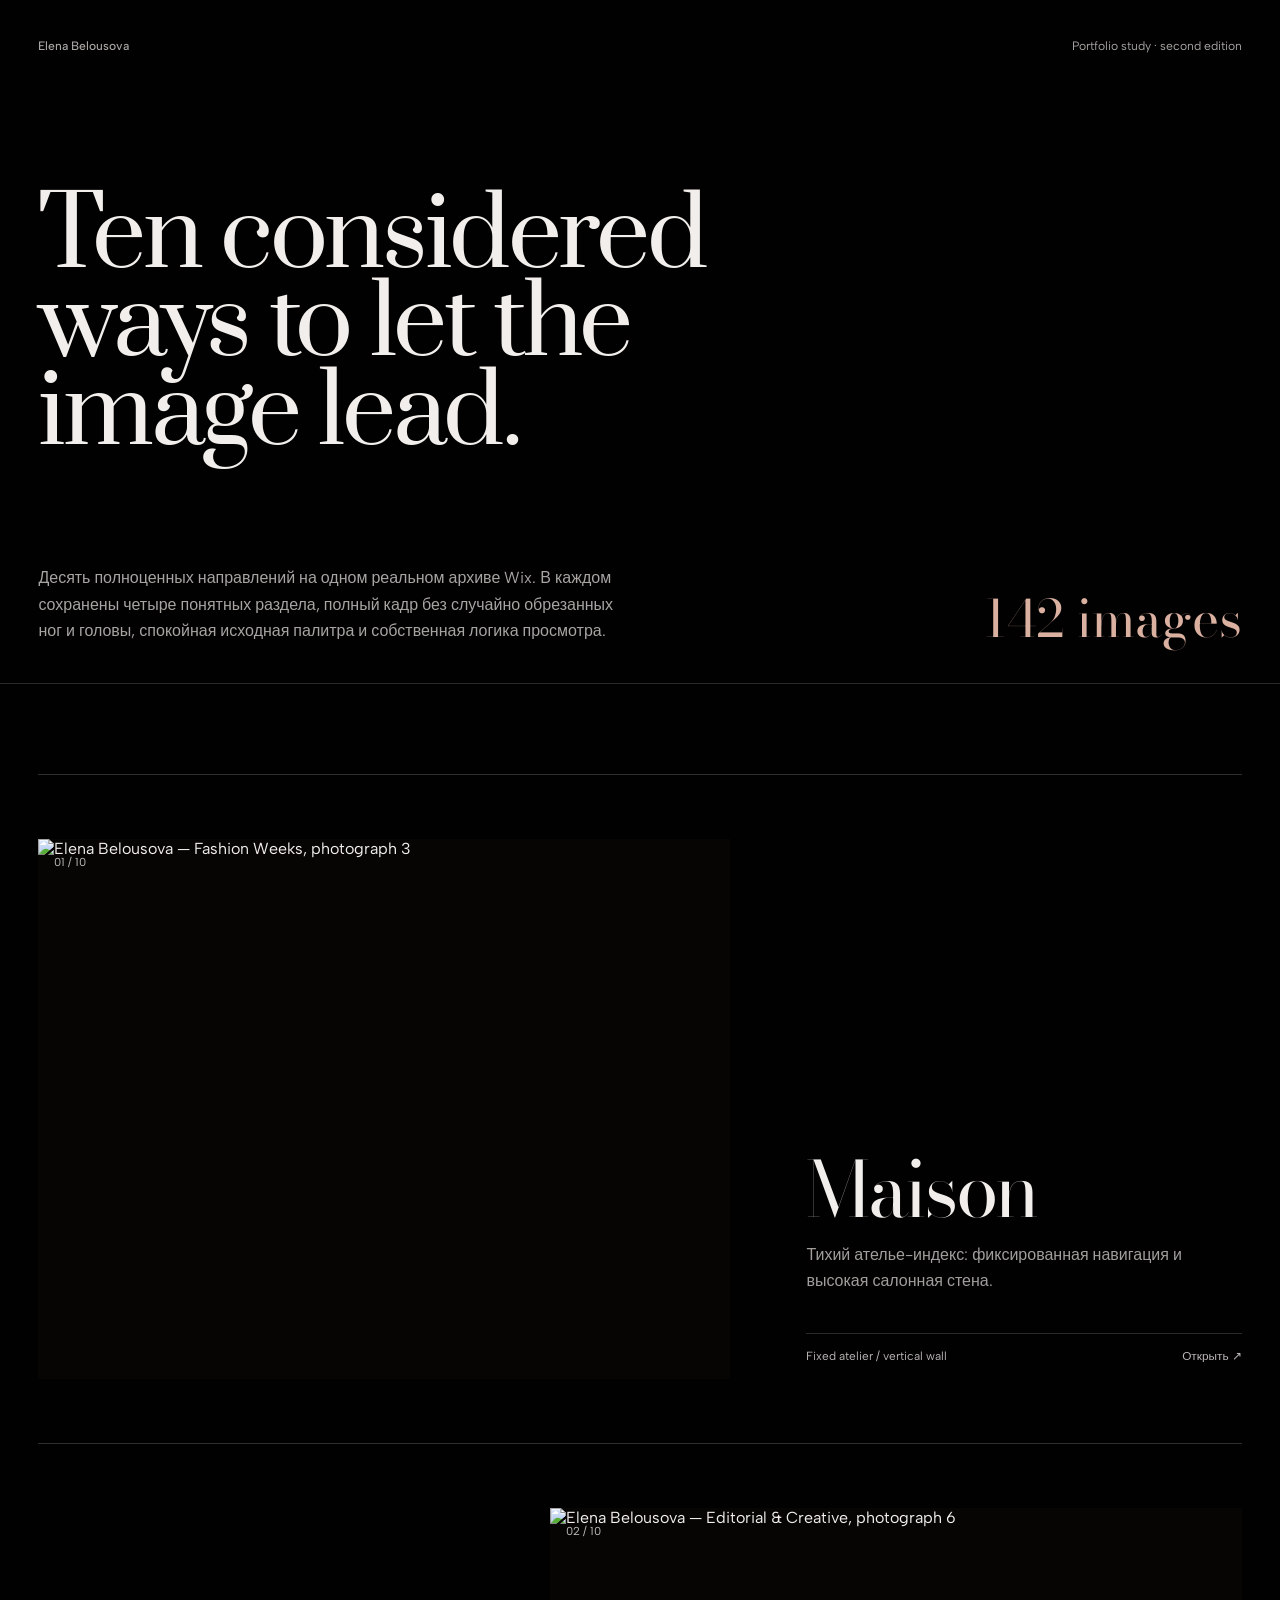
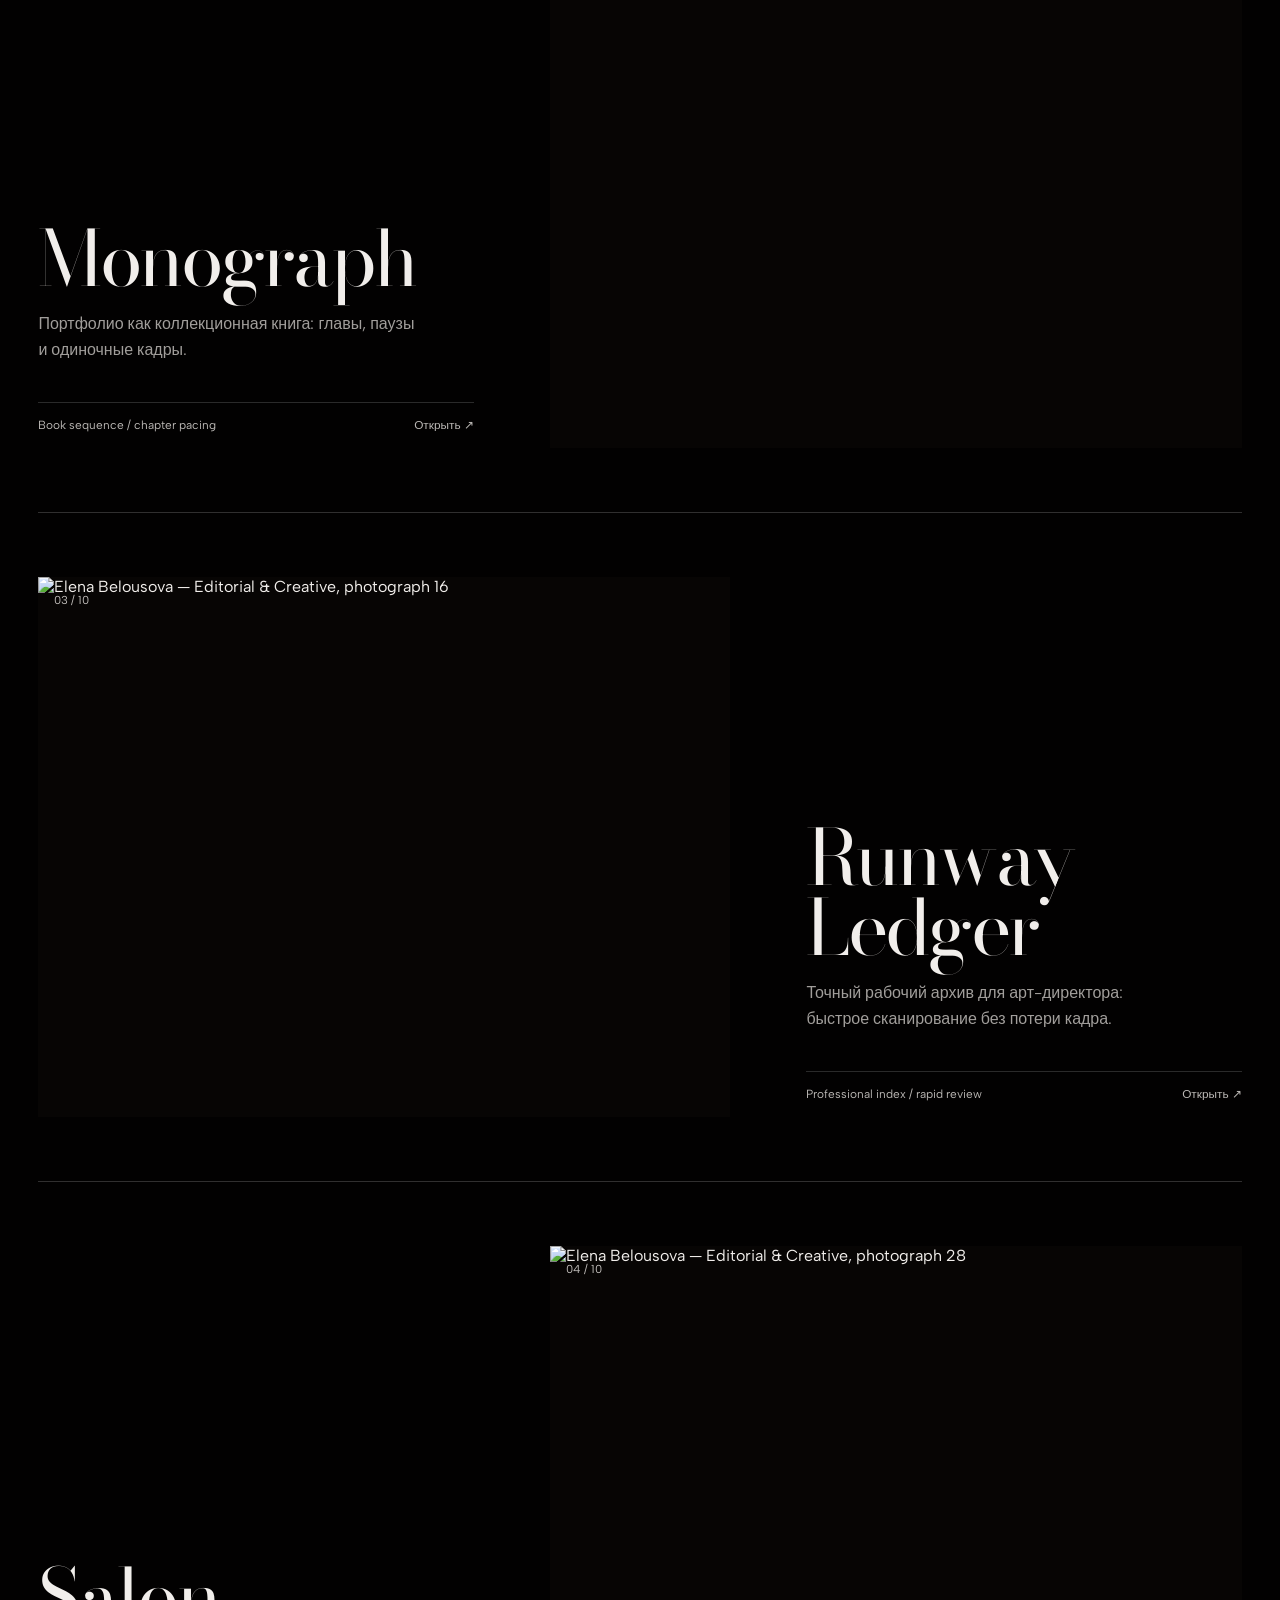
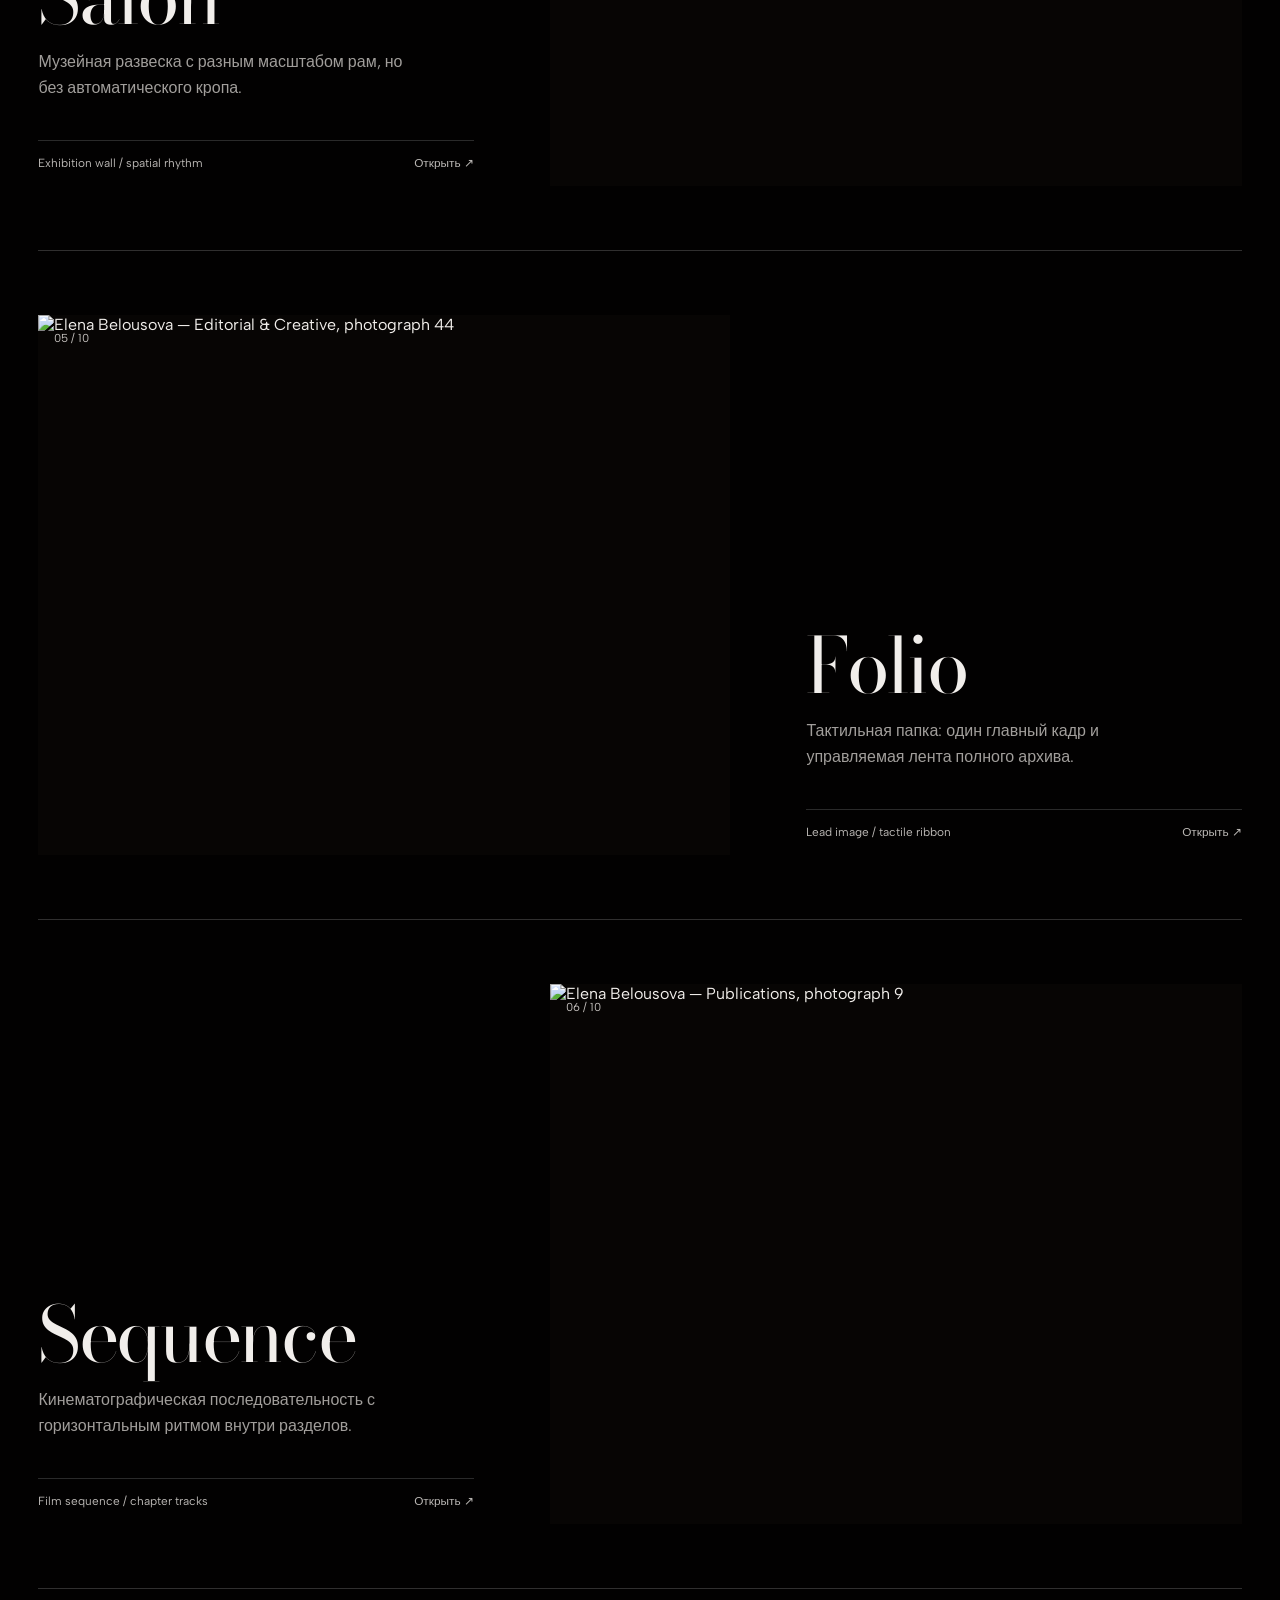
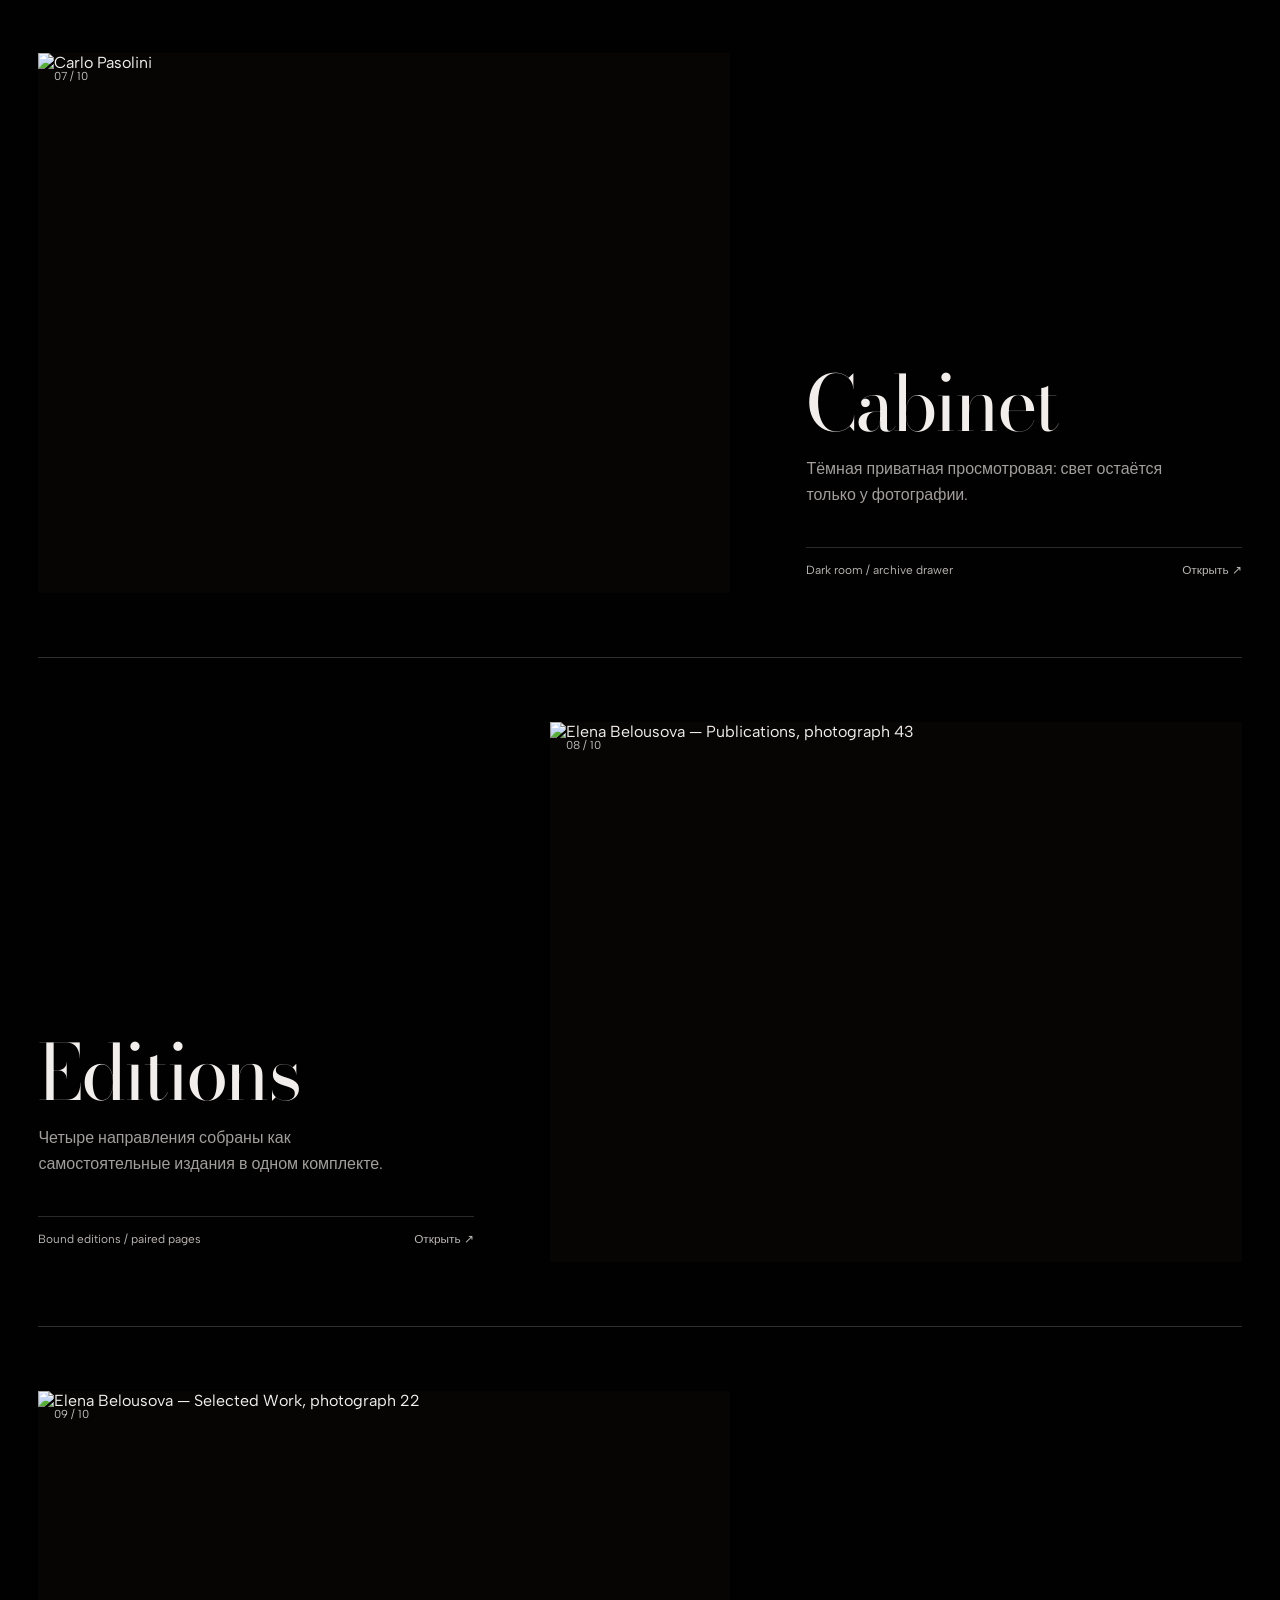
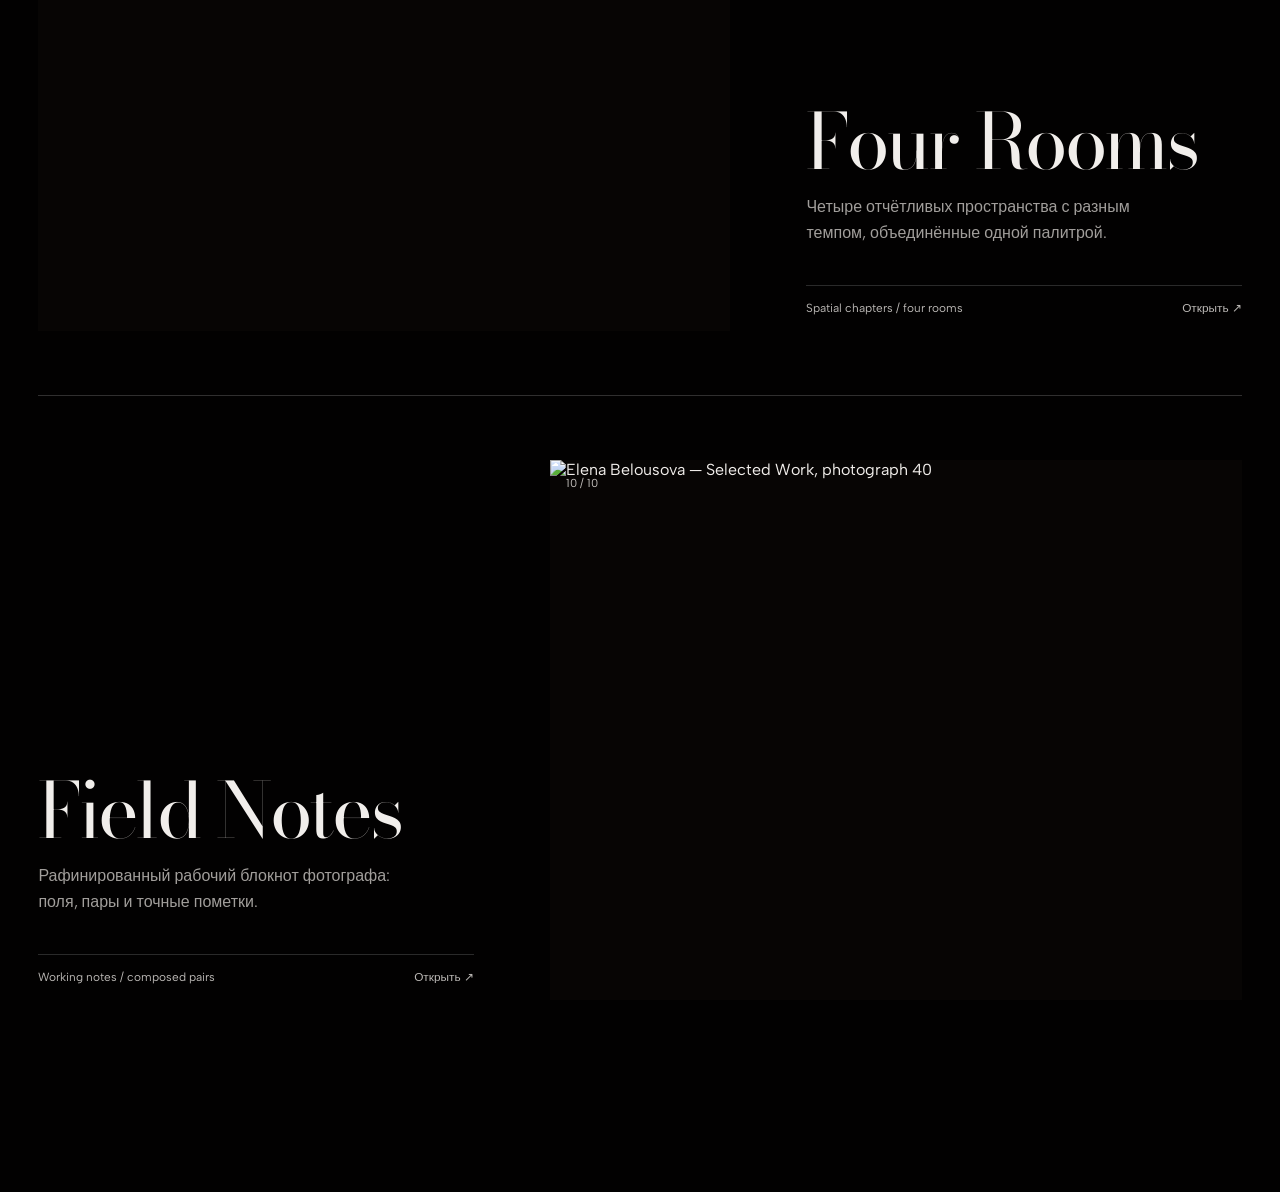
==== index.html @ a1c90b97 "feat: publish portfolio concepts" ====
<!doctype html>
<html lang="ru">
<head>
  <meta charset="utf-8">
  <meta name="viewport" content="width=device-width, initial-scale=1">
  <title>Elena Belousova — 10 premium portfolio directions</title>
  <meta name="description" content="Ten premium portfolio directions using Elena Belousova's complete Wix image archive.">
  <link rel="stylesheet" href="shared.css">
</head>
<body class="hub">
  <a class="skip-link" href="#concepts">К концептам</a>
  <header class="hub-header">
    <nav class="hub-nav" aria-label="Presentation"><strong>Elena Belousova</strong><span>Portfolio study · second edition</span></nav>
    <h1 class="hub-title">Ten considered ways to let the image lead.</h1>
    <div class="hub-intro">
      <p>Десять полноценных направлений на одном реальном архиве Wix. В каждом сохранены четыре понятных раздела, полный кадр без случайно обрезанных ног и головы, спокойная исходная палитра и собственная логика просмотра.</p>
      <span class="hub-count" data-image-count></span>
    </div>
  </header>
  <main id="concepts" class="concept-list" aria-label="Portfolio concepts"></main>
  <script src="portfolio-data.js"></script>
  <script>
    const concepts = [
      ['Maison', 'Тихий ателье-индекс: фиксированная навигация и высокая салонная стена.', 'concept-1-aperture.html', 2, 'Fixed atelier / vertical wall'],
      ['Monograph', 'Портфолио как коллекционная книга: главы, паузы и одиночные кадры.', 'concept-2-index.html', 9, 'Book sequence / chapter pacing'],
      ['Runway Ledger', 'Точный рабочий архив для арт-директора: быстрое сканирование без потери кадра.', 'concept-3-chapters.html', 19, 'Professional index / rapid review'],
      ['Salon', 'Музейная развеска с разным масштабом рам, но без автоматического кропа.', 'concept-4-contact-sheet.html', 31, 'Exhibition wall / spatial rhythm'],
      ['Folio', 'Тактильная папка: один главный кадр и управляемая лента полного архива.', 'concept-5-afterimage.html', 47, 'Lead image / tactile ribbon'],
      ['Sequence', 'Кинематографическая последовательность с горизонтальным ритмом внутри разделов.', 'concept-6-sequence.html', 62, 'Film sequence / chapter tracks'],
      ['Cabinet', 'Тёмная приватная просмотровая: свет остаётся только у фотографии.', 'concept-7-cabinet.html', 78, 'Dark room / archive drawer'],
      ['Editions', 'Четыре направления собраны как самостоятельные издания в одном комплекте.', 'concept-8-editions.html', 96, 'Bound editions / paired pages'],
      ['Four Rooms', 'Четыре отчётливых пространства с разным темпом, объединённые одной палитрой.', 'concept-9-four-rooms.html', 119, 'Spatial chapters / four rooms'],
      ['Field Notes', 'Рафинированный рабочий блокнот фотографа: поля, пары и точные пометки.', 'concept-10-field-notes.html', 137, 'Working notes / composed pairs'],
    ];
    const images = PORTFOLIO_DATA.sections.flatMap((section) => section.images);
    document.querySelector('[data-image-count]').textContent = `${PORTFOLIO_DATA.totalImages} images`;
    document.querySelector('#concepts').innerHTML = concepts.map(([title, description, href, imageIndex, model], index) => {
      const image = images[imageIndex % images.length];
      return `<a class="concept-card" href="${href}" data-reveal>
        <div class="concept-card__visual"><span class="concept-card__number">${String(index + 1).padStart(2, '0')} / 10</span><img src="${image.thumb}" alt="${image.alt}" loading="${index < 2 ? 'eager' : 'lazy'}" decoding="async"></div>
        <div class="concept-card__copy"><h2>${title}</h2><p>${description}</p><div class="concept-card__meta"><span>${model}</span><span>Открыть ↗</span></div></div>
      </a>`;
    }).join('');
  </script>
  <script src="shared.js"></script>
</body>
</html>
---- shared.css ----
@import url('https://fonts.googleapis.com/css2?family=Albert+Sans:wght@400;500;600&family=Bodoni+Moda:opsz,wght@6..96,400;6..96,500&family=Bricolage+Grotesque:opsz,wght@12..96,400;12..96,500;12..96,600&family=Manrope:wght@400;500;600&family=Prata&display=swap');

:root {
  --paper: oklch(0.97 0.004 75);
  --paper-pure: oklch(0.985 0 0);
  --ink: oklch(0.16 0.01 45);
  --black: oklch(0.075 0.005 45);
  --brown: oklch(0.25 0.065 35);
  --peach: oklch(0.79 0.055 41);
  --sage: oklch(0.46 0.025 145);
  --stone: oklch(0.61 0.008 65);
  --mist: oklch(0.9 0.006 75);
  --line: color-mix(in oklch, var(--ink) 20%, transparent);
  --ease-out: cubic-bezier(0.23, 1, 0.32, 1);
  --ease-in-out: cubic-bezier(0.77, 0, 0.175, 1);
  --z-sticky: 20;
  --z-dock: 40;
  --z-dialog: 60;
}

*, *::before, *::after { box-sizing: border-box; }
html { scroll-behavior: smooth; }
body { margin: 0; min-width: 320px; background: var(--paper); color: var(--ink); font-family: 'Albert Sans', sans-serif; }
button, input, textarea, select { font: inherit; }
a { color: inherit; text-decoration: none; }
img { display: block; max-width: 100%; }
button { color: inherit; }
::selection { background: var(--peach); color: var(--ink); }
:focus-visible { outline: 2px solid currentColor; outline-offset: 4px; }

.skip-link { position: fixed; z-index: calc(var(--z-dialog) + 1); top: .75rem; left: .75rem; padding: .7rem 1rem; background: var(--paper-pure); color: var(--ink); transform: translateY(-180%); transition: transform 180ms var(--ease-out); }
.skip-link:focus { transform: translateY(0); }

.concept-dock { position: fixed; z-index: var(--z-dock); left: 50%; bottom: max(.8rem, env(safe-area-inset-bottom)); display: flex; align-items: center; gap: .2rem; max-width: calc(100vw - 1rem); padding: .35rem; border: 1px solid color-mix(in oklch, white 18%, transparent); border-radius: 2rem; background: oklch(.1 0 0 / .9); color: white; box-shadow: 0 .8rem 2.5rem oklch(0 0 0 / .22); backdrop-filter: blur(16px); transform: translateX(-50%); }
.concept-dock a { min-width: 2rem; height: 2rem; display: grid; place-items: center; border-radius: 50%; font-size: .72rem; transition: background 180ms ease, color 180ms ease, transform 180ms var(--ease-out); }
.concept-dock a:hover { background: oklch(1 0 0 / .13); }
.concept-dock a:active { transform: scale(.94); }
.concept-dock a[aria-current='page'] { background: white; color: var(--black); }
.concept-dock .dock-home { width: auto; padding-inline: .75rem; border-radius: 1rem; }

.image-dialog { width: 100vw; height: 100dvh; max-width: none; max-height: none; margin: 0; padding: 0; border: 0; background: var(--black); color: white; }
.image-dialog::backdrop { background: oklch(0 0 0 / .88); }
.image-dialog__bar { position: fixed; z-index: 2; inset: 0 0 auto; display: flex; justify-content: space-between; align-items: center; gap: 1rem; padding: 1rem clamp(1rem, 3vw, 2.5rem); background: linear-gradient(to bottom, oklch(0 0 0 / .78), transparent); font-size: .75rem; }
.image-dialog__bar button { width: 2.5rem; height: 2.5rem; border: 1px solid oklch(1 0 0 / .45); border-radius: 50%; background: transparent; cursor: pointer; }
.image-dialog figure { width: 100%; height: 100%; margin: 0; padding: 4rem clamp(1rem, 4vw, 4rem) 2rem; display: grid; place-items: center; }
.image-dialog img { width: 100%; height: 100%; object-fit: contain; }

.hub { background: var(--black); color: oklch(.95 .005 65); min-height: 100vh; }
.hub-header { min-height: 76svh; padding: clamp(1.2rem, 3vw, 2.5rem); display: grid; grid-template-rows: auto 1fr auto; border-bottom: 1px solid oklch(1 0 0 / .16); }
.hub-nav { display: flex; justify-content: space-between; align-items: center; font-size: .76rem; color: oklch(.72 .006 65); }
.hub-nav strong { color: inherit; font-weight: 500; }
.hub-title { align-self: center; max-width: 13ch; margin: 5rem 0 3rem; font: 400 clamp(3.6rem, 9vw, 6rem) / .92 'Prata', serif; letter-spacing: -.035em; text-wrap: balance; }
.hub-intro { display: flex; justify-content: space-between; align-items: end; gap: 2rem; }
.hub-intro p { max-width: 60ch; margin: 0; color: oklch(.72 .006 65); line-height: 1.65; }
.hub-count { color: var(--peach); font: 400 clamp(2.2rem, 4vw, 4rem) / 1 'Bodoni Moda', serif; white-space: nowrap; }
.concept-list { padding: clamp(3rem, 7vw, 7rem) clamp(1rem, 3vw, 2.5rem) 8rem; }
.concept-card { display: grid; grid-template-columns: minmax(0, 1fr) minmax(18rem, 34vw); min-height: 74svh; border-top: 1px solid oklch(1 0 0 / .18); padding: clamp(2rem, 5vw, 4.5rem) 0; gap: clamp(2rem, 6vw, 7rem); }
.concept-card:nth-child(even) { grid-template-columns: minmax(18rem, 34vw) minmax(0, 1fr); }
.concept-card:nth-child(even) .concept-card__visual { order: 2; }
.concept-card__visual { position: relative; min-height: 60svh; display: grid; place-items: center; overflow: hidden; background: oklch(.12 .005 65); }
.concept-card__visual img { width: 100%; height: 100%; object-fit: contain; transition: transform 700ms var(--ease-out), filter 500ms ease; }
.concept-card:hover .concept-card__visual img { transform: scale(1.018); filter: contrast(1.03); }
.concept-card__number { position: absolute; top: 1rem; left: 1rem; font-size: .72rem; color: oklch(.8 .005 65); }
.concept-card__copy { align-self: end; padding-bottom: 1rem; }
.concept-card__copy h2 { margin: 0 0 1rem; font: 400 clamp(3rem, 6vw, 5.5rem) / .92 'Bodoni Moda', serif; letter-spacing: -.035em; }
.concept-card__copy p { max-width: 38ch; color: oklch(.7 .005 65); line-height: 1.6; }
.concept-card__meta { margin-top: 2.5rem; display: flex; justify-content: space-between; gap: 1rem; padding-top: .9rem; border-top: 1px solid oklch(1 0 0 / .16); font-size: .74rem; color: oklch(.78 .005 65); }

[data-reveal] { opacity: 1; transform: none; }
.js [data-reveal] { opacity: .001; transform: translateY(1.8rem); transition: opacity 620ms var(--ease-out), transform 760ms var(--ease-out); }
.js [data-reveal].is-visible { opacity: 1; transform: none; }

@media (max-width: 760px) {
  .concept-dock { overflow-x: auto; justify-content: flex-start; left: .5rem; right: .5rem; transform: none; }
  .concept-dock a { flex: 0 0 auto; }
  .hub-header { min-height: 82svh; }
  .hub-intro { align-items: flex-start; flex-direction: column; }
  .concept-card, .concept-card:nth-child(even) { grid-template-columns: 1fr; min-height: 0; gap: 1.5rem; }
  .concept-card:nth-child(even) .concept-card__visual { order: 0; }
  .concept-card__visual { min-height: 64svh; }
}

@media (prefers-reduced-motion: reduce) {
  html { scroll-behavior: auto; }
  *, *::before, *::after { animation-duration: .01ms !important; animation-iteration-count: 1 !important; transition-duration: .01ms !important; scroll-behavior: auto !important; }
  .js [data-reveal] { opacity: 1; transform: none; }
}
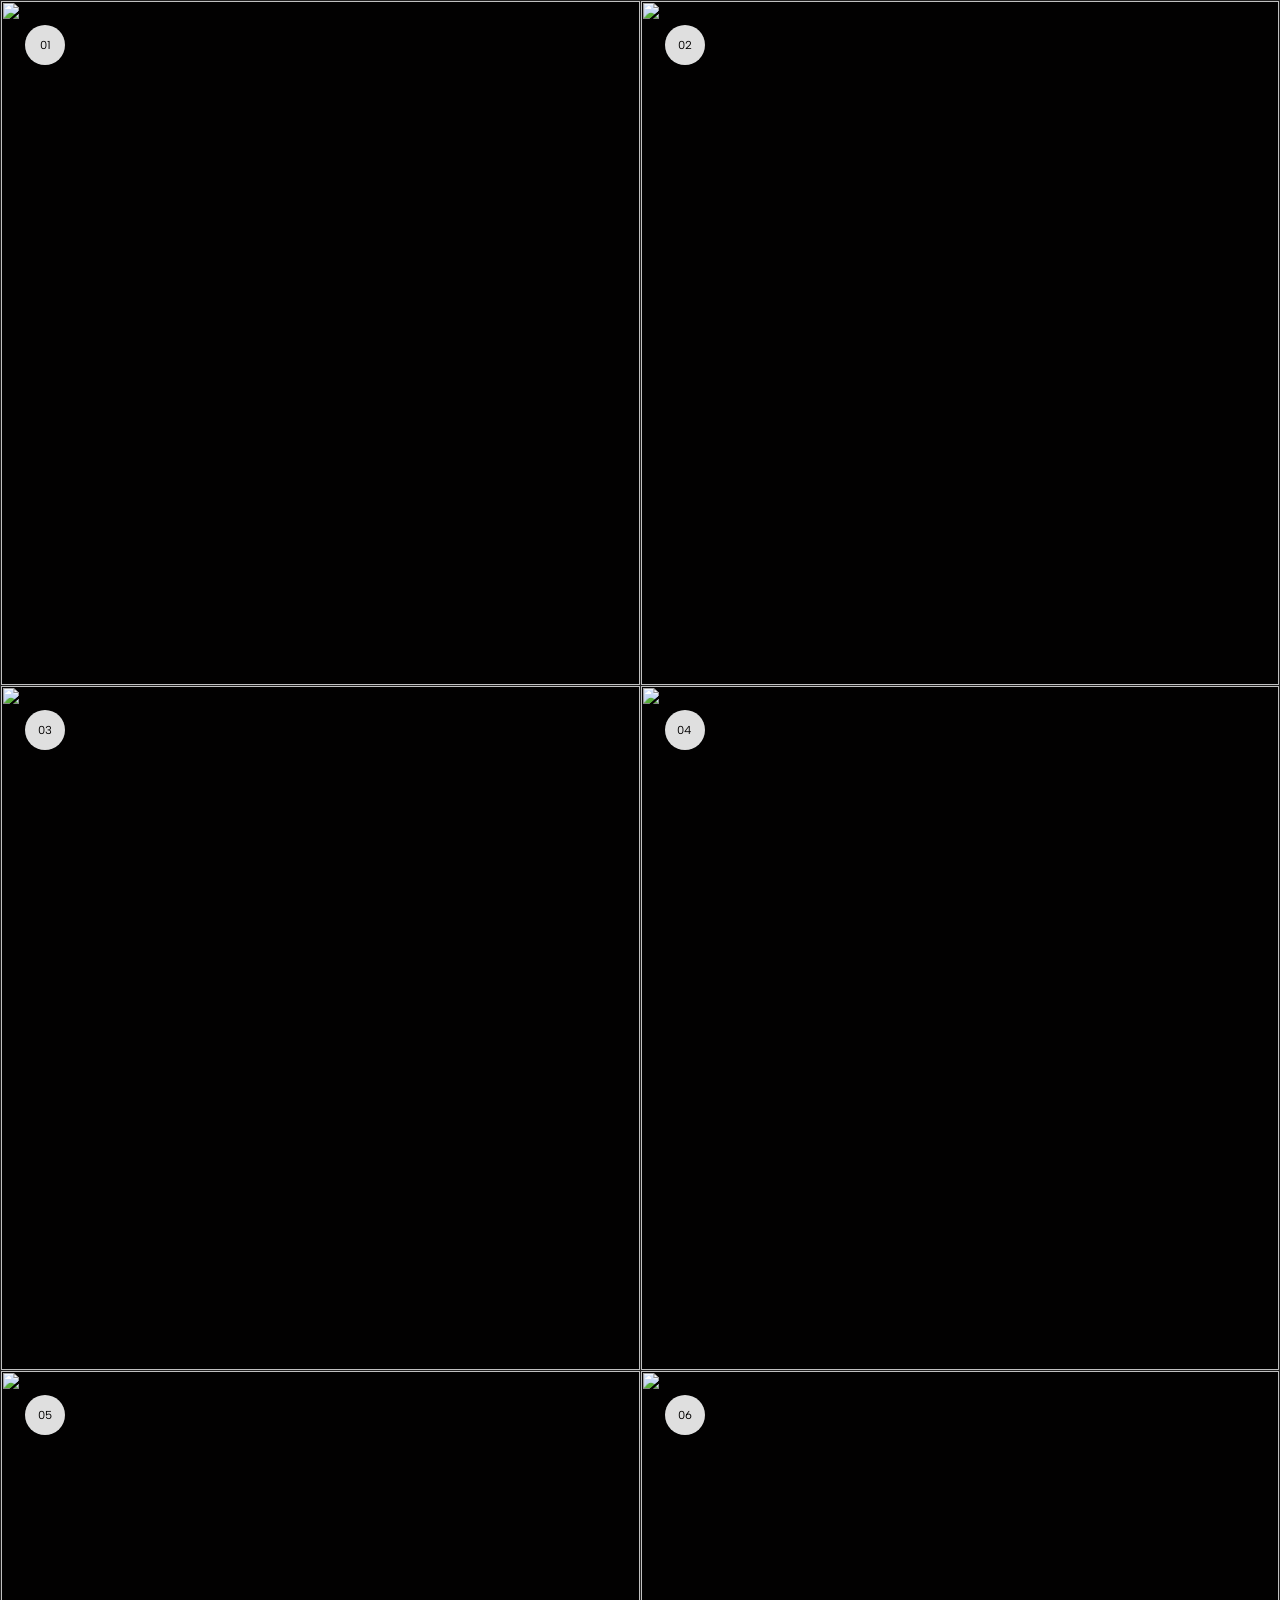
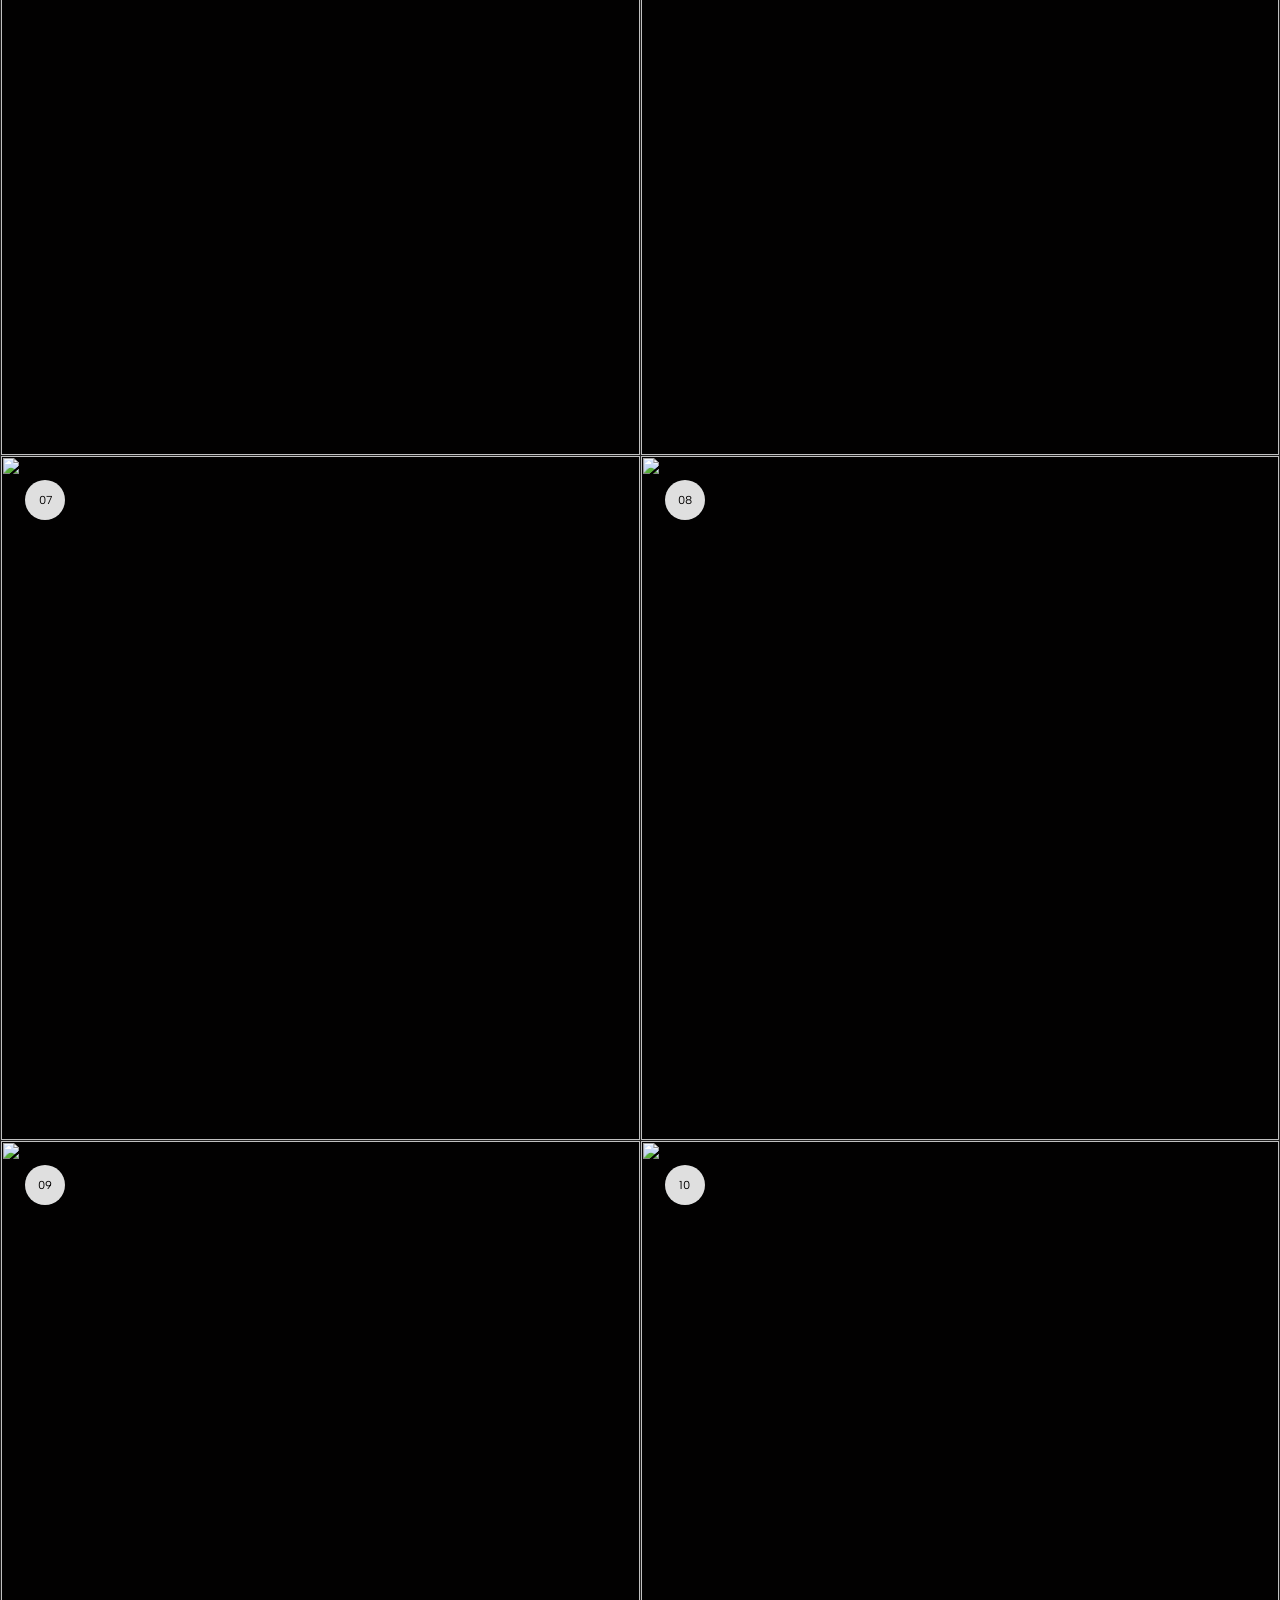
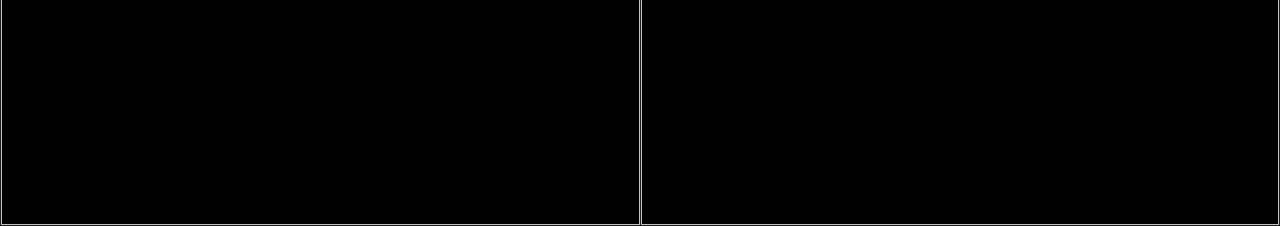
==== commit 0d2ca51e: "simplify portfolio concept gallery" ====
--- a/index.html
+++ b/index.html
@@ -8,37 +8,28 @@
   <link rel="stylesheet" href="shared.css">
 </head>
 <body class="hub">
-  <a class="skip-link" href="#concepts">К концептам</a>
-  <header class="hub-header">
-    <nav class="hub-nav" aria-label="Presentation"><strong>Elena Belousova</strong><span>Portfolio study · second edition</span></nav>
-    <h1 class="hub-title">Ten considered ways to let the image lead.</h1>
-    <div class="hub-intro">
-      <p>Десять полноценных направлений на одном реальном архиве Wix. В каждом сохранены четыре понятных раздела, полный кадр без случайно обрезанных ног и головы, спокойная исходная палитра и собственная логика просмотра.</p>
-      <span class="hub-count" data-image-count></span>
-    </div>
-  </header>
-  <main id="concepts" class="concept-list" aria-label="Portfolio concepts"></main>
+  <main id="concepts" class="concept-list" aria-label="Portfolio mockups"></main>
   <script src="portfolio-data.js"></script>
   <script>
     const concepts = [
-      ['Maison', 'Тихий ателье-индекс: фиксированная навигация и высокая салонная стена.', 'concept-1-aperture.html', 2, 'Fixed atelier / vertical wall'],
-      ['Monograph', 'Портфолио как коллекционная книга: главы, паузы и одиночные кадры.', 'concept-2-index.html', 9, 'Book sequence / chapter pacing'],
-      ['Runway Ledger', 'Точный рабочий архив для арт-директора: быстрое сканирование без потери кадра.', 'concept-3-chapters.html', 19, 'Professional index / rapid review'],
-      ['Salon', 'Музейная развеска с разным масштабом рам, но без автоматического кропа.', 'concept-4-contact-sheet.html', 31, 'Exhibition wall / spatial rhythm'],
-      ['Folio', 'Тактильная папка: один главный кадр и управляемая лента полного архива.', 'concept-5-afterimage.html', 47, 'Lead image / tactile ribbon'],
-      ['Sequence', 'Кинематографическая последовательность с горизонтальным ритмом внутри разделов.', 'concept-6-sequence.html', 62, 'Film sequence / chapter tracks'],
-      ['Cabinet', 'Тёмная приватная просмотровая: свет остаётся только у фотографии.', 'concept-7-cabinet.html', 78, 'Dark room / archive drawer'],
-      ['Editions', 'Четыре направления собраны как самостоятельные издания в одном комплекте.', 'concept-8-editions.html', 96, 'Bound editions / paired pages'],
-      ['Four Rooms', 'Четыре отчётливых пространства с разным темпом, объединённые одной палитрой.', 'concept-9-four-rooms.html', 119, 'Spatial chapters / four rooms'],
-      ['Field Notes', 'Рафинированный рабочий блокнот фотографа: поля, пары и точные пометки.', 'concept-10-field-notes.html', 137, 'Working notes / composed pairs'],
+      ['concept-1-aperture.html', 2],
+      ['concept-2-index.html', 9],
+      ['concept-3-chapters.html', 19],
+      ['concept-4-contact-sheet.html', 31],
+      ['concept-5-afterimage.html', 47],
+      ['concept-6-sequence.html', 62],
+      ['concept-7-cabinet.html', 78],
+      ['concept-8-editions.html', 96],
+      ['concept-9-four-rooms.html', 119],
+      ['concept-10-field-notes.html', 137],
     ];
     const images = PORTFOLIO_DATA.sections.flatMap((section) => section.images);
-    document.querySelector('[data-image-count]').textContent = `${PORTFOLIO_DATA.totalImages} images`;
-    document.querySelector('#concepts').innerHTML = concepts.map(([title, description, href, imageIndex, model], index) => {
+    document.querySelector('#concepts').innerHTML = concepts.map(([href, imageIndex], index) => {
       const image = images[imageIndex % images.length];
-      return `<a class="concept-card" href="${href}" data-reveal>
-        <div class="concept-card__visual"><span class="concept-card__number">${String(index + 1).padStart(2, '0')} / 10</span><img src="${image.thumb}" alt="${image.alt}" loading="${index < 2 ? 'eager' : 'lazy'}" decoding="async"></div>
-        <div class="concept-card__copy"><h2>${title}</h2><p>${description}</p><div class="concept-card__meta"><span>${model}</span><span>Открыть ↗</span></div></div>
+      const number = String(index + 1).padStart(2, '0');
+      return `<a class="concept-card" href="${href}" aria-label="Mockup ${index + 1}" data-reveal>
+        <span class="concept-card__number" aria-hidden="true">${number}</span>
+        <img src="${image.thumb}" alt="" loading="${index < 4 ? 'eager' : 'lazy'}" decoding="async">
       </a>`;
     }).join('');
   </script>
--- a/shared.css
+++ b/shared.css
@@ -46,25 +46,11 @@
 .image-dialog img { width: 100%; height: 100%; object-fit: contain; }
 
 .hub { background: var(--black); color: oklch(.95 .005 65); min-height: 100vh; }
-.hub-header { min-height: 76svh; padding: clamp(1.2rem, 3vw, 2.5rem); display: grid; grid-template-rows: auto 1fr auto; border-bottom: 1px solid oklch(1 0 0 / .16); }
-.hub-nav { display: flex; justify-content: space-between; align-items: center; font-size: .76rem; color: oklch(.72 .006 65); }
-.hub-nav strong { color: inherit; font-weight: 500; }
-.hub-title { align-self: center; max-width: 13ch; margin: 5rem 0 3rem; font: 400 clamp(3.6rem, 9vw, 6rem) / .92 'Prata', serif; letter-spacing: -.035em; text-wrap: balance; }
-.hub-intro { display: flex; justify-content: space-between; align-items: end; gap: 2rem; }
-.hub-intro p { max-width: 60ch; margin: 0; color: oklch(.72 .006 65); line-height: 1.65; }
-.hub-count { color: var(--peach); font: 400 clamp(2.2rem, 4vw, 4rem) / 1 'Bodoni Moda', serif; white-space: nowrap; }
-.concept-list { padding: clamp(3rem, 7vw, 7rem) clamp(1rem, 3vw, 2.5rem) 8rem; }
-.concept-card { display: grid; grid-template-columns: minmax(0, 1fr) minmax(18rem, 34vw); min-height: 74svh; border-top: 1px solid oklch(1 0 0 / .18); padding: clamp(2rem, 5vw, 4.5rem) 0; gap: clamp(2rem, 6vw, 7rem); }
-.concept-card:nth-child(even) { grid-template-columns: minmax(18rem, 34vw) minmax(0, 1fr); }
-.concept-card:nth-child(even) .concept-card__visual { order: 2; }
-.concept-card__visual { position: relative; min-height: 60svh; display: grid; place-items: center; overflow: hidden; background: oklch(.12 .005 65); }
-.concept-card__visual img { width: 100%; height: 100%; object-fit: contain; transition: transform 700ms var(--ease-out), filter 500ms ease; }
-.concept-card:hover .concept-card__visual img { transform: scale(1.018); filter: contrast(1.03); }
-.concept-card__number { position: absolute; top: 1rem; left: 1rem; font-size: .72rem; color: oklch(.8 .005 65); }
-.concept-card__copy { align-self: end; padding-bottom: 1rem; }
-.concept-card__copy h2 { margin: 0 0 1rem; font: 400 clamp(3rem, 6vw, 5.5rem) / .92 'Bodoni Moda', serif; letter-spacing: -.035em; }
-.concept-card__copy p { max-width: 38ch; color: oklch(.7 .005 65); line-height: 1.6; }
-.concept-card__meta { margin-top: 2.5rem; display: flex; justify-content: space-between; gap: 1rem; padding-top: .9rem; border-top: 1px solid oklch(1 0 0 / .16); font-size: .74rem; color: oklch(.78 .005 65); }
+.concept-list { display: grid; grid-template-columns: repeat(2, minmax(0, 1fr)); gap: 1px; padding: 1px; background: oklch(1 0 0 / .12); }
+.concept-card { position: relative; min-height: 76svh; display: grid; place-items: center; overflow: hidden; background: var(--black); }
+.concept-card img { width: 100%; height: 100%; object-fit: contain; transition: transform 700ms var(--ease-out), filter 500ms ease; }
+.concept-card:hover img { transform: scale(1.018); filter: contrast(1.03); }
+.concept-card__number { position: absolute; z-index: 1; top: clamp(1rem, 2vw, 1.5rem); left: clamp(1rem, 2vw, 1.5rem); width: 2.5rem; height: 2.5rem; display: grid; place-items: center; border-radius: 50%; background: oklch(.98 0 0 / .9); color: var(--black); font-size: .72rem; font-variant-numeric: tabular-nums; backdrop-filter: blur(10px); }
 
 [data-reveal] { opacity: 1; transform: none; }
 .js [data-reveal] { opacity: .001; transform: translateY(1.8rem); transition: opacity 620ms var(--ease-out), transform 760ms var(--ease-out); }
@@ -73,11 +59,8 @@
 @media (max-width: 760px) {
   .concept-dock { overflow-x: auto; justify-content: flex-start; left: .5rem; right: .5rem; transform: none; }
   .concept-dock a { flex: 0 0 auto; }
-  .hub-header { min-height: 82svh; }
-  .hub-intro { align-items: flex-start; flex-direction: column; }
-  .concept-card, .concept-card:nth-child(even) { grid-template-columns: 1fr; min-height: 0; gap: 1.5rem; }
-  .concept-card:nth-child(even) .concept-card__visual { order: 0; }
-  .concept-card__visual { min-height: 64svh; }
+  .concept-list { grid-template-columns: 1fr; }
+  .concept-card { min-height: 72svh; }
 }
 
 @media (prefers-reduced-motion: reduce) {
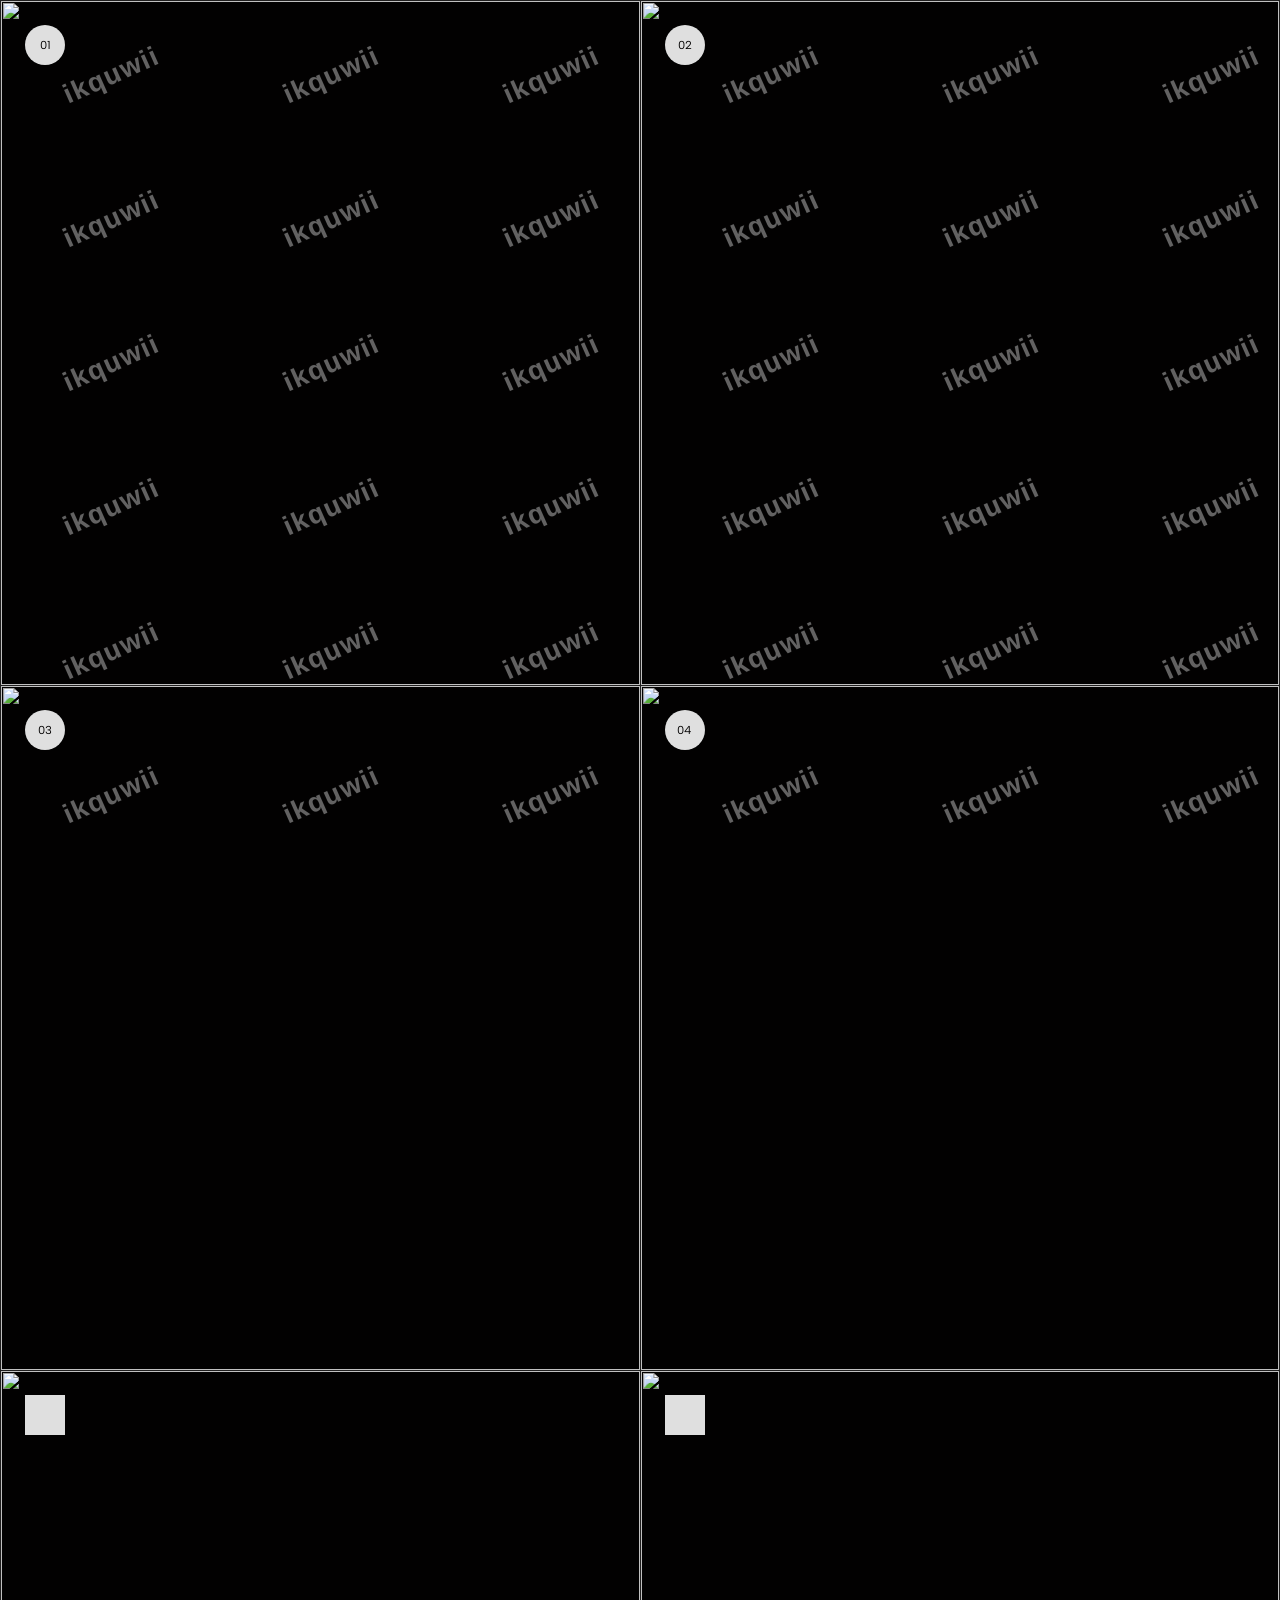
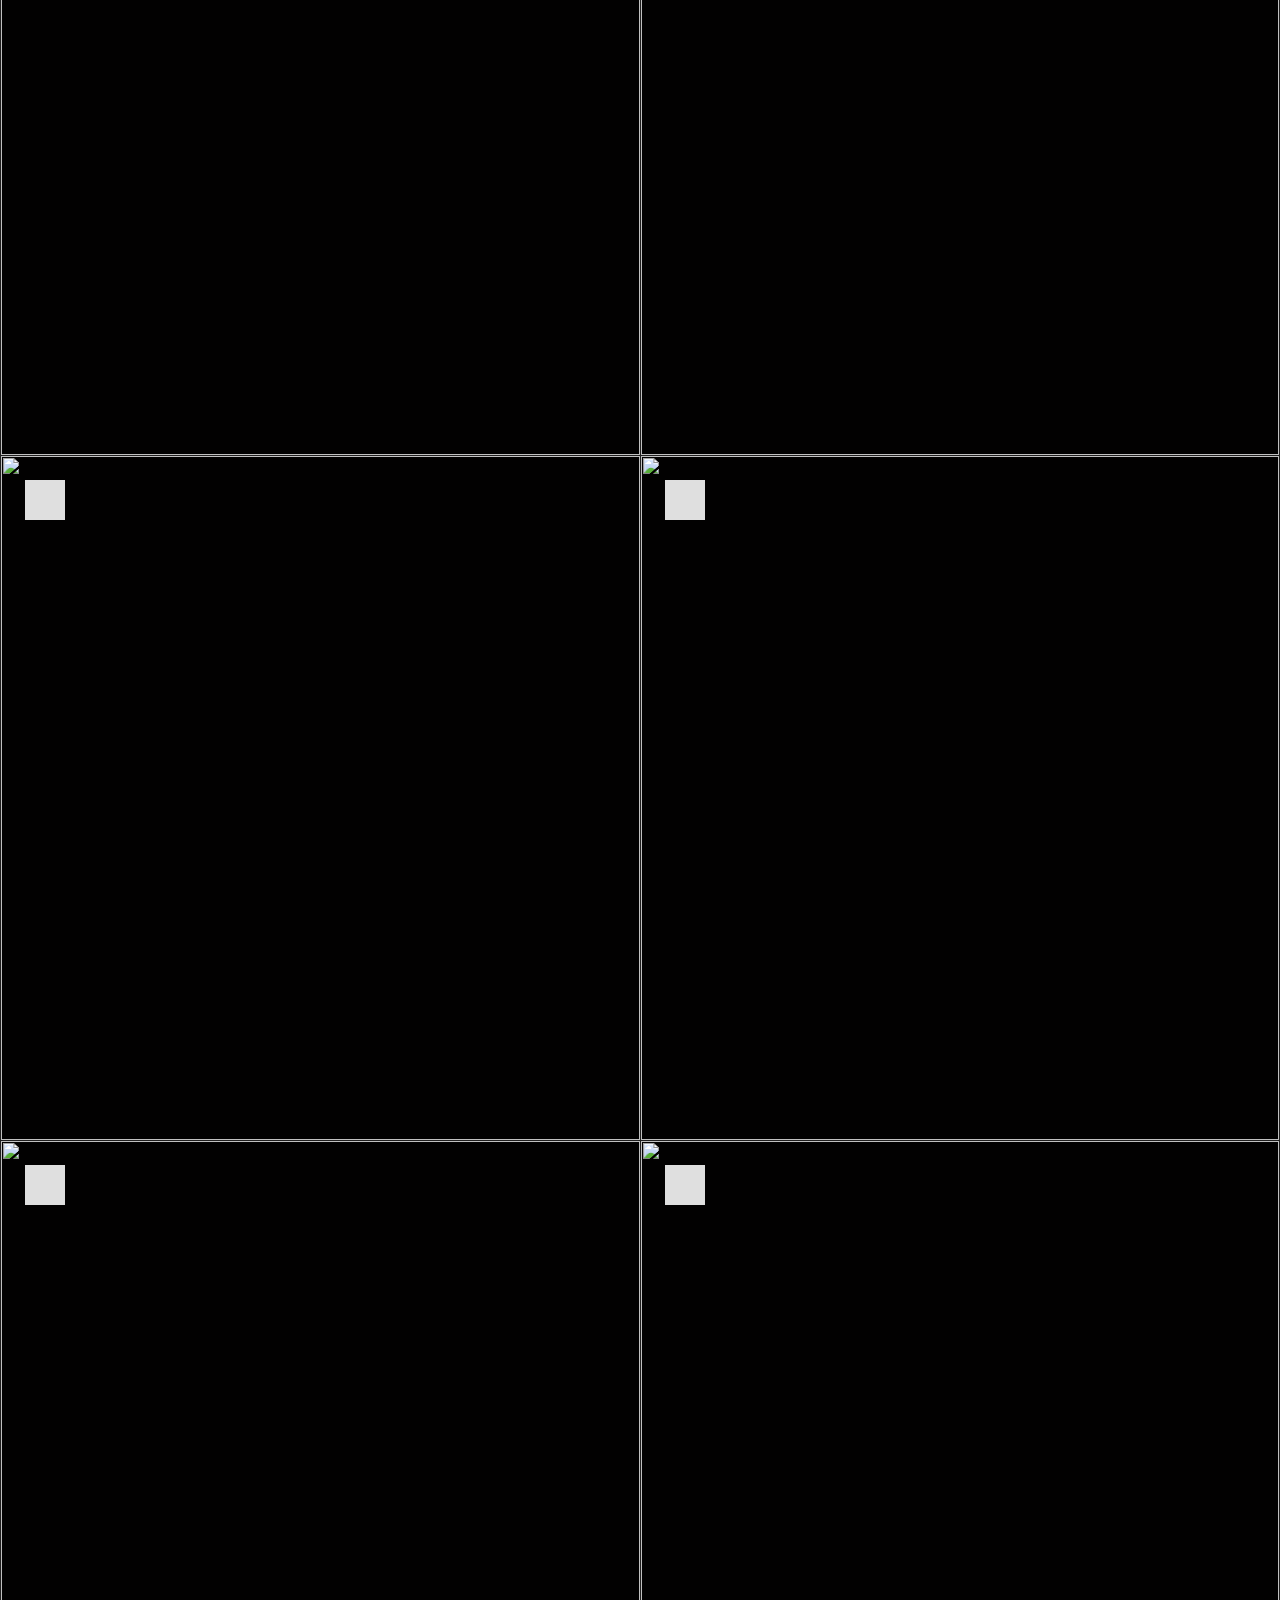
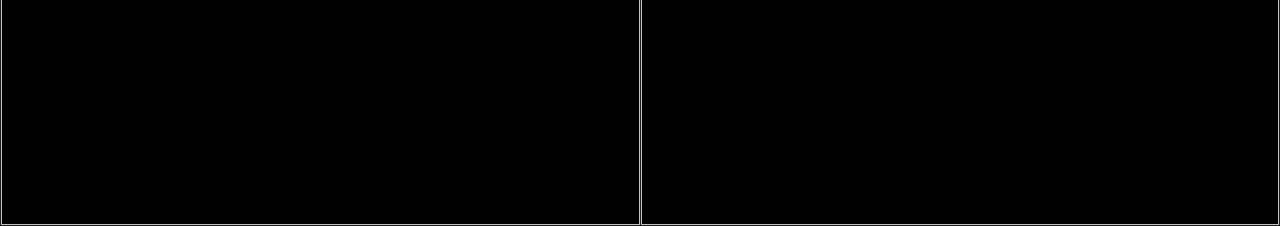
==== commit c719df65: "add ikquwii presentation watermark" ====
--- a/index.html
+++ b/index.html
@@ -5,7 +5,8 @@
   <meta name="viewport" content="width=device-width, initial-scale=1">
   <title>Elena Belousova — 10 premium portfolio directions</title>
   <meta name="description" content="Ten premium portfolio directions using Elena Belousova's complete Wix image archive.">
-  <link rel="stylesheet" href="shared.css">
+  <link rel="stylesheet" href="shared.css?v=2">
+  <link rel="stylesheet" href="ikquwii-watermark.css?v=1" data-watermark="ikquwii">
 </head>
 <body class="hub">
   <main id="concepts" class="concept-list" aria-label="Portfolio mockups"></main>
--- a/ikquwii-watermark.css
+++ b/ikquwii-watermark.css
@@ -0,0 +1,50 @@
+/* Presentation watermark. Original photographs and interactions remain untouched. */
+body::after,
+dialog::after,
+[popover]::after {
+  content: "";
+  position: fixed;
+  inset: 0;
+  z-index: 2147483647;
+  display: block;
+  margin: 0;
+  padding: 0;
+  border: 0;
+  border-radius: 0;
+  width: auto;
+  height: auto;
+  max-width: none;
+  max-height: none;
+  background: url("data:image/svg+xml,%3Csvg%20xmlns%3D%22http%3A%2F%2Fwww.w3.org%2F2000%2Fsvg%22%20width%3D%22220%22%20height%3D%22144%22%20viewBox%3D%220%200%20220%20144%22%3E%3Ctext%20x%3D%22110%22%20y%3D%2277%22%20text-anchor%3D%22middle%22%20dominant-baseline%3D%22middle%22%20transform%3D%22rotate%28-24%20110%2072%29%22%20font-family%3D%22Arial%2CHelvetica%2Csans-serif%22%20font-size%3D%2227%22%20font-weight%3D%22600%22%20letter-spacing%3D%221.5%22%20fill%3D%22%23ffffff%22%20fill-opacity%3D%22.38%22%20stroke%3D%22%23111111%22%20stroke-opacity%3D%22.52%22%20stroke-width%3D%22.9%22%20paint-order%3D%22stroke%20fill%22%3Eikquwii%3C%2Ftext%3E%3C%2Fsvg%3E") repeat 0 0 / 220px 144px;
+  pointer-events: none;
+  user-select: none;
+  -webkit-user-select: none;
+  overflow: hidden;
+  transform: none;
+  opacity: 1;
+  visibility: visible;
+  mix-blend-mode: normal;
+  filter: none;
+  animation: none;
+  transition: none;
+  print-color-adjust: exact;
+  -webkit-print-color-adjust: exact;
+}
+
+@media print {
+  body::after,
+  dialog::after,
+  [popover]::after {
+    content: "ikquwii ikquwii ikquwii ikquwii ikquwii ikquwii ikquwii ikquwii ikquwii ikquwii ikquwii ikquwii ikquwii ikquwii ikquwii ikquwii ikquwii ikquwii ikquwii ikquwii ikquwii ikquwii ikquwii ikquwii ikquwii ikquwii ikquwii ikquwii ikquwii ikquwii ikquwii ikquwii ikquwii ikquwii ikquwii ikquwii ikquwii ikquwii ikquwii ikquwii";
+    background: none;
+    padding: 12pt;
+    color: rgba(80, 80, 80, .34);
+    -webkit-text-stroke: .45pt rgba(255, 255, 255, .55);
+    font: 600 22pt / 72pt Arial, Helvetica, sans-serif;
+    letter-spacing: 1pt;
+    word-spacing: 42pt;
+    white-space: normal;
+    text-align: left;
+    text-shadow: 0 0 .5pt #fff;
+  }
+}
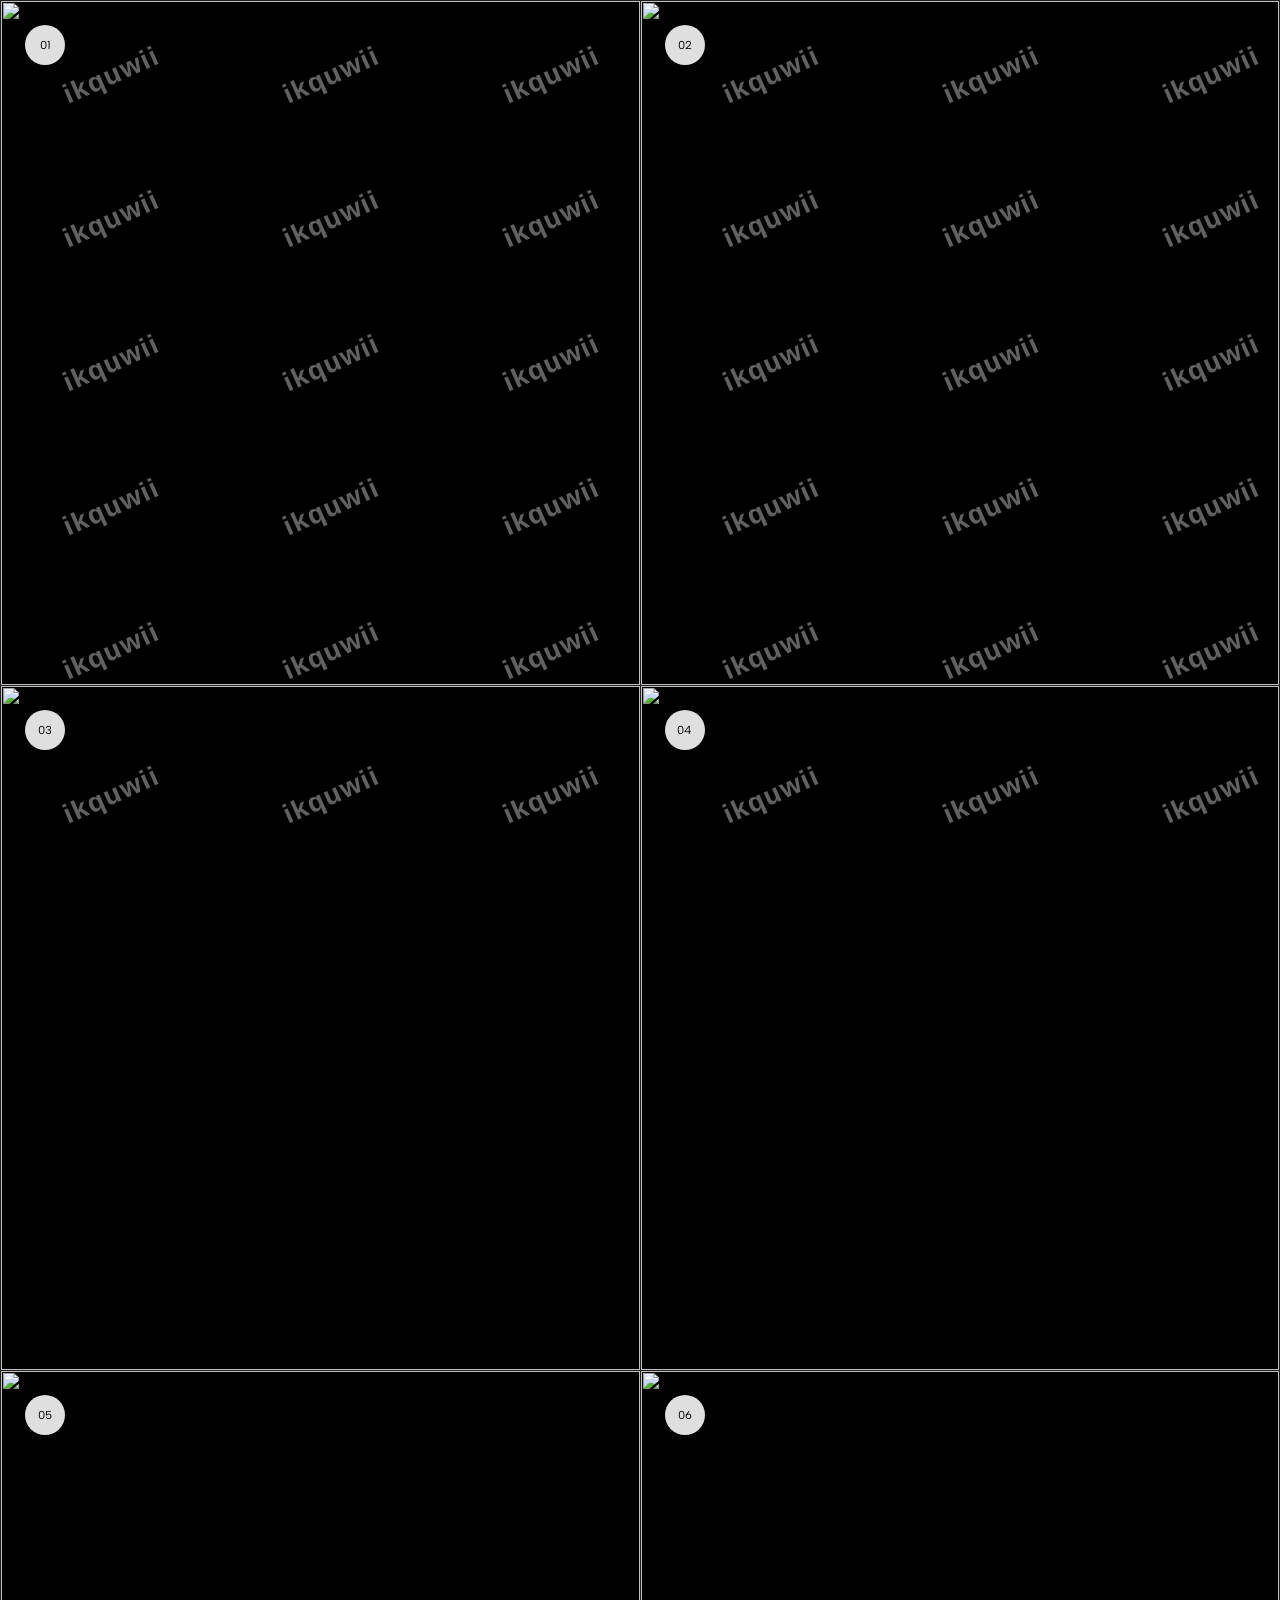
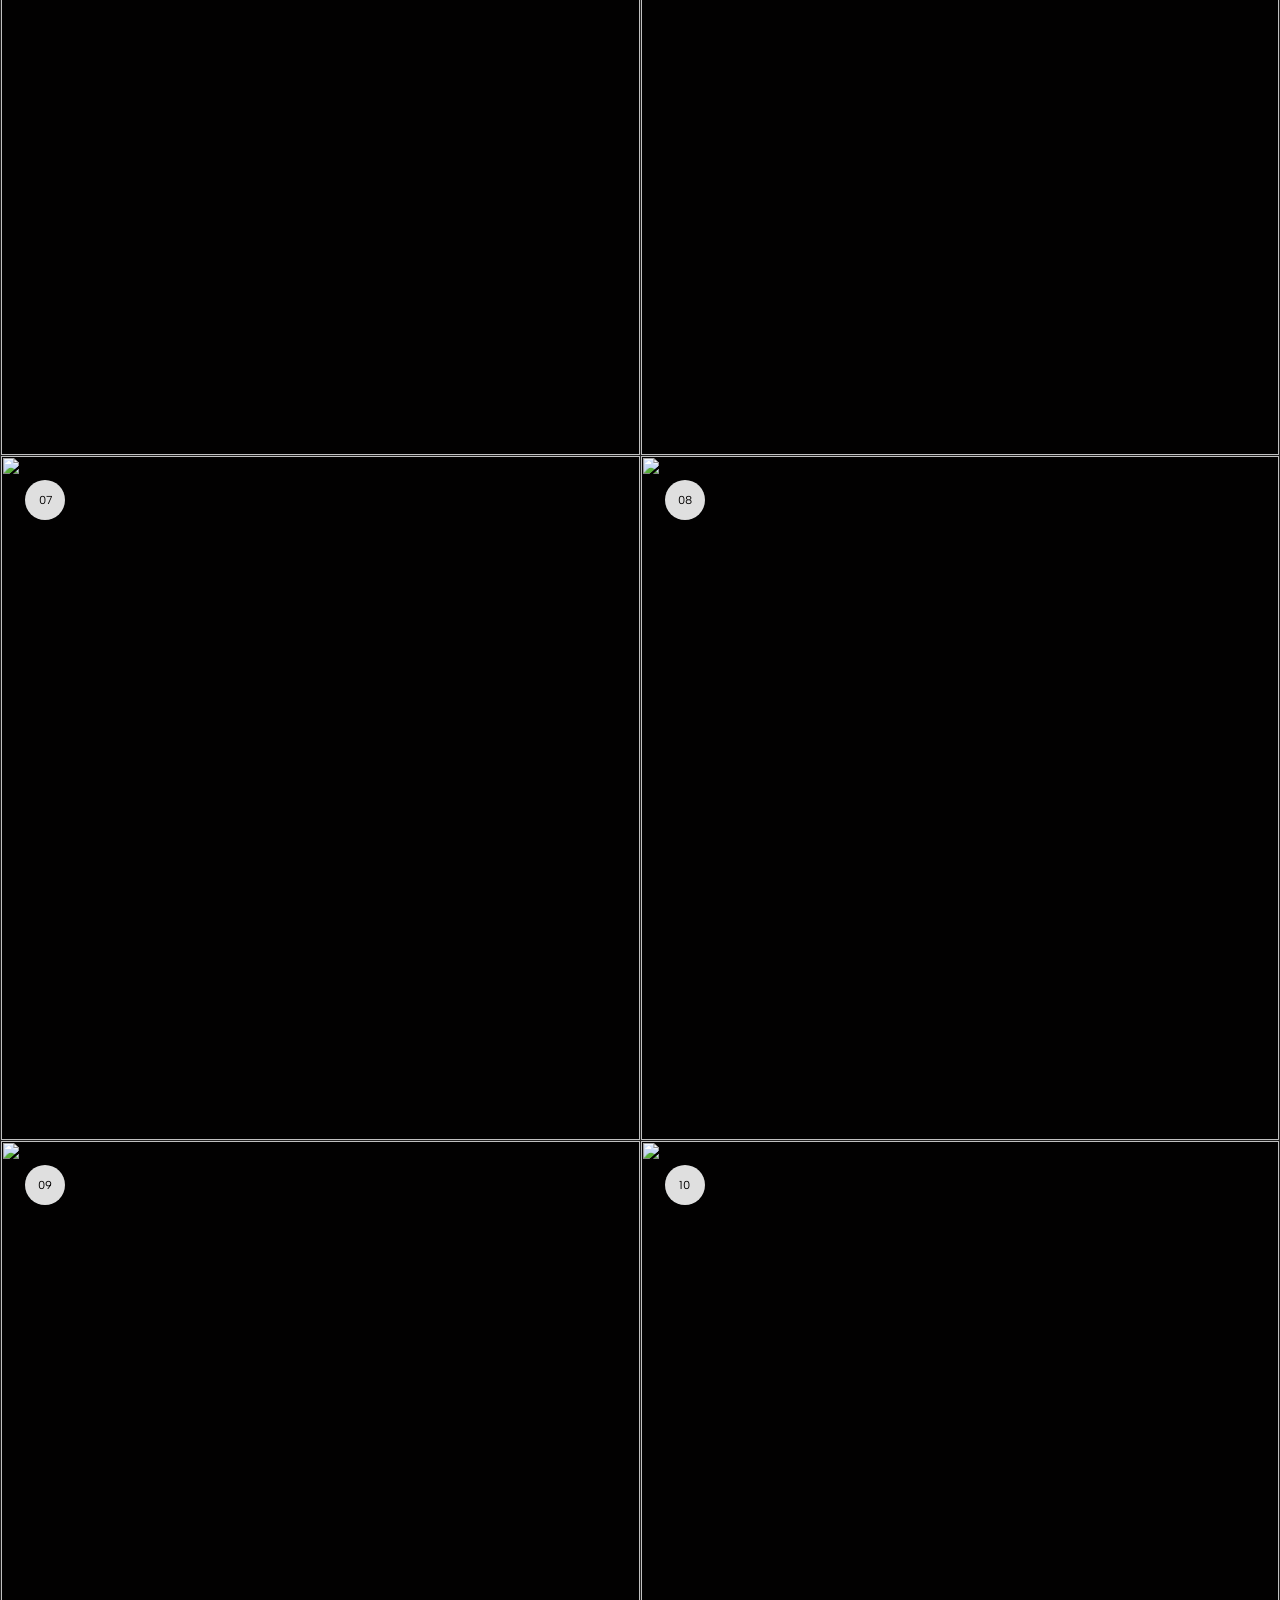
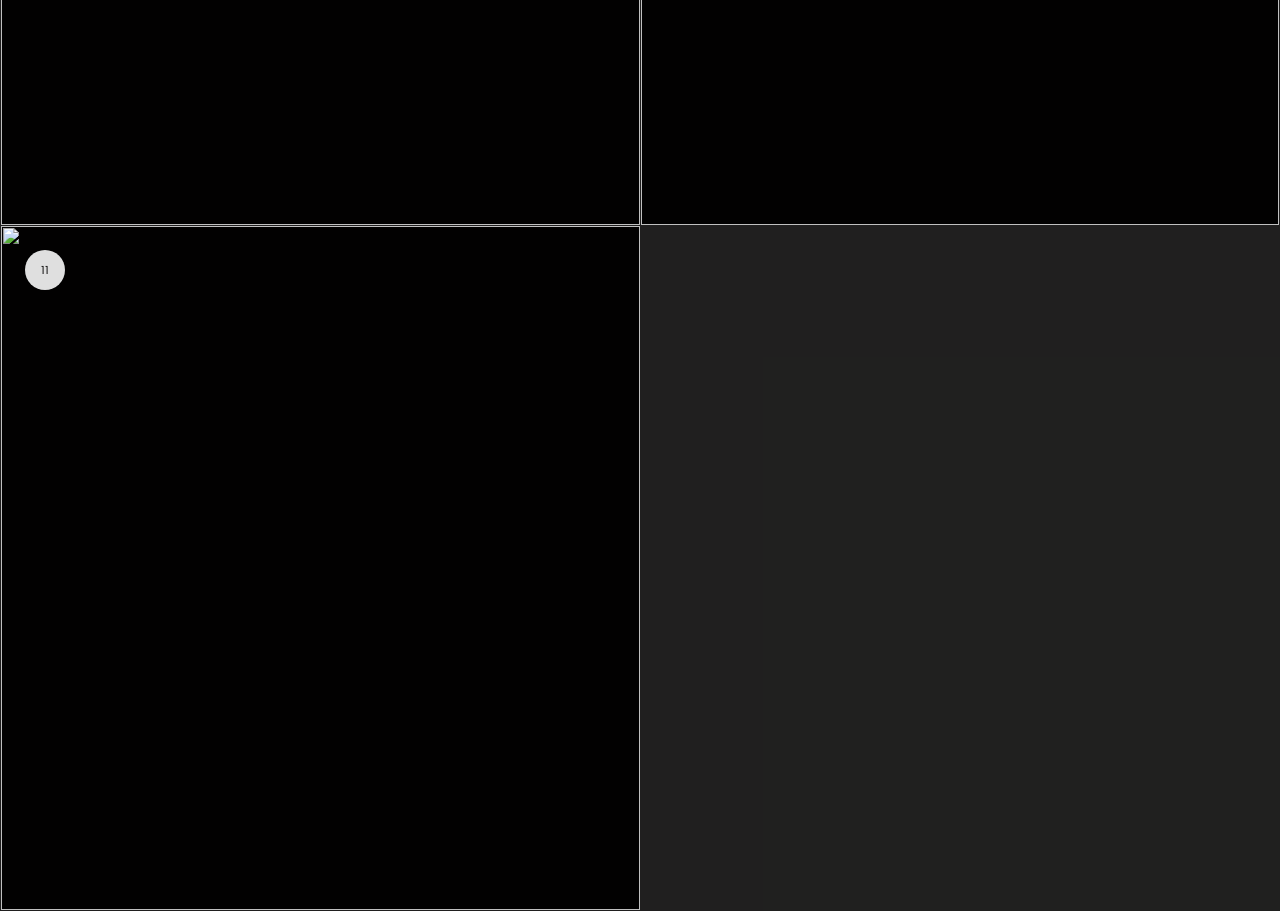
==== commit e028f9c6: "feat: add structured navigator portfolio concept" ====
--- a/index.html
+++ b/index.html
@@ -3,8 +3,8 @@
 <head>
   <meta charset="utf-8">
   <meta name="viewport" content="width=device-width, initial-scale=1">
-  <title>Elena Belousova — 10 premium portfolio directions</title>
-  <meta name="description" content="Ten premium portfolio directions using Elena Belousova's complete Wix image archive.">
+  <title>Elena Belousova — 11 portfolio directions</title>
+  <meta name="description" content="Eleven portfolio directions using Elena Belousova's complete Wix image archive.">
   <link rel="stylesheet" href="shared.css?v=2">
   <link rel="stylesheet" href="ikquwii-watermark.css?v=1" data-watermark="ikquwii">
 </head>
@@ -23,6 +23,7 @@
       ['concept-8-editions.html', 96],
       ['concept-9-four-rooms.html', 119],
       ['concept-10-field-notes.html', 137],
+      ['concept-11-navigator.html', 78],
     ];
     const images = PORTFOLIO_DATA.sections.flatMap((section) => section.images);
     document.querySelector('#concepts').innerHTML = concepts.map(([href, imageIndex], index) => {
